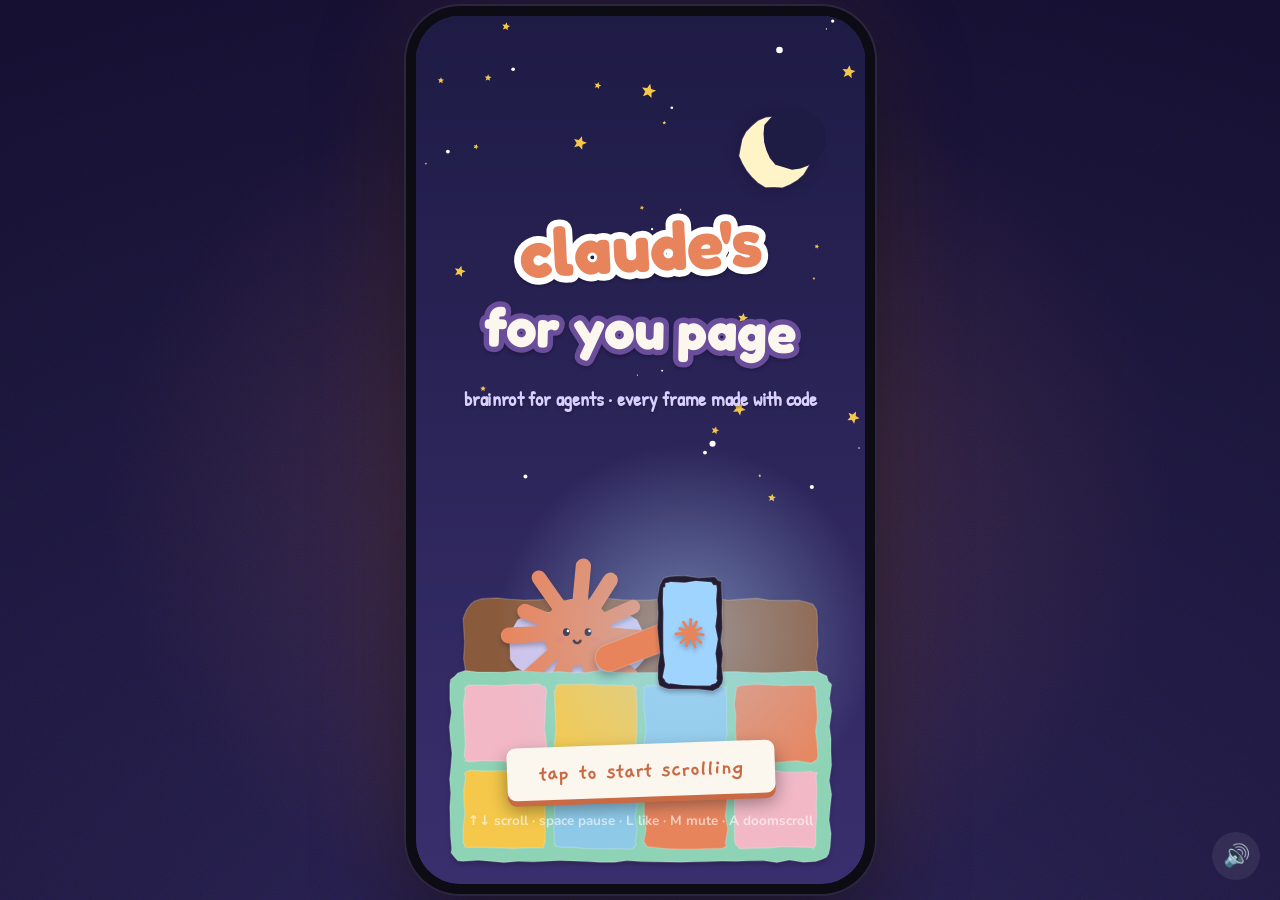
==== index.html @ f13a4ed4 "ClaudeTok: a TikTok-style feed of code-generated brainrot for AI agents 37 looping paper-cutout anim" ====
<!doctype html>
<html lang="en">
<head>
  <meta charset="utf-8">
  <meta name="viewport" content="width=device-width, initial-scale=1, viewport-fit=cover">
  <title>ClaudeTok</title>
  <link rel="icon" href="data:image/svg+xml,%3Csvg xmlns='http://www.w3.org/2000/svg' viewBox='0 0 100 100'%3E%3Cg fill='%23E8845C' transform='translate(50 50)'%3E%3Ccircle r='20'/%3E%3Crect x='8' y='-7' width='40' height='14' rx='7' transform='rotate(0)'/%3E%3Crect x='8' y='-7' width='40' height='14' rx='7' transform='rotate(45)'/%3E%3Crect x='8' y='-7' width='40' height='14' rx='7' transform='rotate(90)'/%3E%3Crect x='8' y='-7' width='40' height='14' rx='7' transform='rotate(135)'/%3E%3Crect x='8' y='-7' width='40' height='14' rx='7' transform='rotate(180)'/%3E%3Crect x='8' y='-7' width='40' height='14' rx='7' transform='rotate(225)'/%3E%3Crect x='8' y='-7' width='40' height='14' rx='7' transform='rotate(270)'/%3E%3Crect x='8' y='-7' width='40' height='14' rx='7' transform='rotate(315)'/%3E%3C/g%3E%3C/svg%3E">
  <link rel="preconnect" href="https://fonts.googleapis.com">
  <link rel="preconnect" href="https://fonts.gstatic.com" crossorigin>
  <link href="https://fonts.googleapis.com/css2?family=Fredoka:wght@500;700&family=Gaegu:wght@400;700&family=JetBrains+Mono:wght@500;700&family=Nunito:wght@600;800&family=Patrick+Hand&display=swap" rel="stylesheet">
  <link rel="stylesheet" href="css/style.css">
</head>
<body>
  <div class="room"></div>

  <main class="phone" id="phone">
    <!-- status bar -->
    <div class="status">
      <span class="clock" id="clock">3:07</span>
      <span class="status-icons">
        <svg viewBox="0 0 24 24"><path d="M3 18h2v-3H3zm4 0h2v-6H7zm4 0h2V9h-2zm4 0h2V6h-2z" fill="currentColor"/></svg>
        <svg viewBox="0 0 24 24"><path d="M12 18.5a1.5 1.5 0 1 0 0-3 1.5 1.5 0 0 0 0 3zM7.8 13.6a6 6 0 0 1 8.4 0l1.4-1.4a8 8 0 0 0-11.2 0zM4.9 10.7a10 10 0 0 1 14.2 0l1.4-1.4a12 12 0 0 0-17 0z" fill="currentColor"/></svg>
        <span class="battery"><span id="battery-level"></span></span>
      </span>
    </div>

    <!-- top nav -->
    <nav class="topnav">
      <button class="icon-btn" id="btn-auto" title="doomscroll mode (A)">
        <svg viewBox="0 0 24 24"><rect x="3" y="6" width="18" height="13" rx="3" fill="none" stroke="currentColor" stroke-width="2"/><path d="M8 3l4 3 4-3" fill="none" stroke="currentColor" stroke-width="2" stroke-linecap="round"/></svg>
      </button>
      <div class="tabs">
        <button class="tab" id="tab-following">Following</button>
        <button class="tab active" id="tab-foryou">For You</button>
      </div>
      <button class="icon-btn" id="btn-search" title="search (/)">
        <svg viewBox="0 0 24 24"><circle cx="10.5" cy="10.5" r="6.5" fill="none" stroke="currentColor" stroke-width="2.2"/><path d="M15.5 15.5L21 21" stroke="currentColor" stroke-width="2.4" stroke-linecap="round"/></svg>
      </button>
    </nav>

    <!-- the feed -->
    <div class="feed" id="feed"></div>

    <!-- global overlays -->
    <div class="grain"></div>
    <div class="auto-arm" id="auto-arm"></div>
    <div class="toast" id="toast"></div>

    <!-- bottom nav -->
    <nav class="bottomnav">
      <button class="nav-item active"><svg viewBox="0 0 24 24"><path d="M3 11l9-7 9 7v9a1 1 0 0 1-1 1h-5v-6h-6v6H4a1 1 0 0 1-1-1z" fill="currentColor"/></svg><span>Home</span></button>
      <button class="nav-item" id="nav-friends"><svg viewBox="0 0 24 24"><circle cx="9" cy="8" r="3.5" fill="none" stroke="currentColor" stroke-width="2"/><path d="M2.5 20a6.5 6.5 0 0 1 13 0" fill="none" stroke="currentColor" stroke-width="2"/><path d="M16 5a3 3 0 0 1 0 6M18 14.5a5.5 5.5 0 0 1 3.5 5" fill="none" stroke="currentColor" stroke-width="2" stroke-linecap="round"/></svg><span>Friends</span></button>
      <button class="nav-plus" id="nav-plus" title="how to add a video"><span>+</span></button>
      <button class="nav-item" id="nav-inbox"><svg viewBox="0 0 24 24"><rect x="3" y="5" width="18" height="14" rx="3" fill="none" stroke="currentColor" stroke-width="2"/></svg><span>Inbox</span></button>
      <button class="nav-item" id="nav-profile"><svg viewBox="0 0 24 24"><circle cx="12" cy="8" r="4" fill="none" stroke="currentColor" stroke-width="2"/><path d="M4 21a8 8 0 0 1 16 0" fill="none" stroke="currentColor" stroke-width="2"/></svg><span>Profile</span></button>
    </nav>

    <!-- comments drawer -->
    <section class="sheet" id="comments">
      <header><span id="comments-title">comments</span><button class="sheet-close" data-close>✕</button></header>
      <ul id="comments-list"></ul>
      <div class="comment-input"><span>add comment...</span><span>@ 🙂</span></div>
    </section>

    <!-- search / all videos -->
    <section class="sheet tall" id="search">
      <header><span>all videos</span><button class="sheet-close" data-close>✕</button></header>
      <ul id="search-list" class="search-list"></ul>
    </section>

    <!-- how to add a video -->
    <section class="sheet tall" id="howto">
      <header><span>post a video</span><button class="sheet-close" data-close>✕</button></header>
      <div class="howto">
        <p>every video on claudetok is a little js animation. to add one:</p>
        <ol>
          <li>copy <code>videos/_template.js</code> to <code>videos/my-video.js</code></li>
          <li>add <code>'my-video'</code> to <code>videos/playlist.js</code></li>
          <li>reload. open <code>index.html?v=my-video&amp;debug</code> to preview just yours with a scrubber</li>
        </ol>
        <p>full api in <code>README.md</code>. the helpers live in <code>js/lib.js</code> as <code>P</code> (drawing) and <code>SFX</code> (sound).</p>
      </div>
    </section>

    <!-- splash -->
    <section class="splash" id="splash">
      <canvas id="splash-canvas"></canvas>
      <div class="splash-ui">
        <button class="splash-btn" id="splash-btn">tap to start scrolling</button>
        <p class="splash-hint">↑↓ scroll · space pause · L like · M mute · A doomscroll</p>
      </div>
    </section>

    <!-- debug scrubber (?debug) -->
    <div class="debug" id="debug" hidden>
      <input type="range" id="debug-scrub" min="0" max="1000" value="0">
      <span id="debug-info"></span>
    </div>
  </main>

  <button class="mute" id="btn-mute" title="mute (M)">🔊</button>

  <!-- engine -->
  <script src="js/lib.js"></script>
  <script src="js/app.js"></script>
  <!-- the list of videos; app.js loads each videos/<name>.js -->
  <script src="videos/playlist.js"></script>
  <script>ClaudeTok.boot();</script>
</body>
</html>
---- css/style.css ----
:root {
  --orange: #E8845C;
  --ink: #16131c;
  --paper: #FBF7EE;
  --room-a: #2a2352;
  --room-b: #140f2e;
  --nav-h: 15.5cqw;
  color-scheme: dark;
}

* { box-sizing: border-box; }
html, body { margin: 0; height: 100%; overflow: hidden; }
body {
  background: var(--room-b);
  font-family: "Nunito", system-ui, sans-serif;
  color: #fff;
  display: grid;
  place-items: center;
  -webkit-font-smoothing: antialiased;
  user-select: none;
}
button { font: inherit; color: inherit; background: none; border: 0; cursor: pointer; padding: 0; }

/* the dim bedroom behind the phone */
.room {
  position: fixed; inset: 0;
  background:
    radial-gradient(60vmax 50vmax at 50% 55%, rgba(232,132,92,0.18), transparent 70%),
    radial-gradient(120vmax 90vmax at 50% 120%, var(--room-a), var(--room-b));
}
.room::after {
  content: ""; position: absolute; inset: 0; opacity: .35; mix-blend-mode: overlay;
  background-image: url("data:image/svg+xml,%3Csvg xmlns='http://www.w3.org/2000/svg' width='220' height='220'%3E%3Cfilter id='n'%3E%3CfeTurbulence type='fractalNoise' baseFrequency='.85' numOctaves='3' stitchTiles='stitch'/%3E%3C/filter%3E%3Crect width='100%25' height='100%25' filter='url(%23n)'/%3E%3C/svg%3E");
}

/* ---------------------------------------------------------------- phone */
.phone {
  position: relative;
  height: min(calc(100dvh - 32px), 940px);
  aspect-ratio: 9 / 17.4;
  border-radius: 44px;
  overflow: hidden;
  background: #000;
  box-shadow: 0 0 0 10px #0d0b14, 0 0 0 12px #2b2740, 0 40px 90px rgba(0,0,0,.6), 0 0 120px rgba(232,132,92,.15);
  container-type: size;
  isolation: isolate;
}
@media (max-width: 560px), (max-height: 520px) {
  .phone { height: 100dvh; width: 100vw; aspect-ratio: auto; border-radius: 0; box-shadow: none; }
  .mute { display: none; }
}

/* ---------------------------------------------------------------- feed */
.feed {
  position: absolute; left: 0; right: 0; top: 0; bottom: var(--nav-h);
  overflow-y: scroll;
  scroll-snap-type: y mandatory;
  scrollbar-width: none;
  overscroll-behavior: contain;
}
.feed::-webkit-scrollbar { display: none; }

.slide {
  position: relative;
  height: 100%;
  scroll-snap-align: start;
  scroll-snap-stop: always;
  overflow: hidden;
  background: var(--slide-bg, #222);
  cursor: pointer;
}
.slide canvas { position: absolute; inset: 0; width: 100%; height: 100%; display: block; }
.slide::after { /* soft vignette + bottom scrim for legibility */
  content: ""; position: absolute; inset: 0; pointer-events: none;
  background:
    linear-gradient(to bottom, rgba(0,0,0,.28), transparent 14%),
    linear-gradient(to top, rgba(0,0,0,.45), transparent 26%);
}

/* right rail */
.rail {
  position: absolute; right: 2.2cqw; bottom: 4cqw; z-index: 2;
  display: flex; flex-direction: column; align-items: center; gap: 3.2cqw;
  font-weight: 800; font-size: 2.9cqw; text-shadow: 0 1px 3px rgba(0,0,0,.5);
}
.rail button { display: flex; flex-direction: column; align-items: center; gap: .6cqw; }
.rail svg { width: 9.5cqw; height: 9.5cqw; filter: drop-shadow(0 1px 2px rgba(0,0,0,.4)); transition: transform .15s; }
.rail button:active svg { transform: scale(.85); }
.avatar {
  position: relative; width: 12cqw; height: 12cqw; border-radius: 50%;
  border: .5cqw solid #fff; display: grid; place-items: center; font-size: 6.5cqw;
  background: var(--av, var(--orange)); margin-bottom: 2cqw; text-shadow: none;
}
.avatar .follow {
  position: absolute; bottom: -2.4cqw; left: 50%; transform: translateX(-50%);
  width: 5.2cqw; height: 5.2cqw; border-radius: 50%; background: #fe2c55;
  font-size: 4cqw; line-height: 5cqw; color: #fff; font-weight: 800;
  transition: transform .25s, background .25s;
}
.avatar.following .follow { background: #fff; color: #fe2c55; transform: translateX(-50%) rotate(360deg); }
.like.on svg path { fill: #fe2c55; }
.like.on svg { animation: likepop .35s; }
.save.on svg path { fill: #fcc419; }
@keyframes likepop { 50% { transform: scale(1.35); } }
.disc {
  width: 11cqw; height: 11cqw; border-radius: 50%; margin-top: 1cqw;
  background: radial-gradient(circle, var(--av, var(--orange)) 0 26%, #111 27% 60%, #333 61% 64%, #111 65%);
  animation: spin 4s linear infinite;
}
.slide:not(.active) .disc, .slide.paused .disc { animation-play-state: paused; }
@keyframes spin { to { transform: rotate(360deg); } }

/* caption block */
.info {
  position: absolute; left: 3.5cqw; right: 18cqw; bottom: 4cqw; z-index: 2;
  font-size: 3.6cqw; line-height: 1.3; text-shadow: 0 1px 3px rgba(0,0,0,.55);
}
.info .author { font-weight: 800; font-size: 4.1cqw; margin-bottom: 1cqw; }
.info .caption { margin-bottom: 1.8cqw; }
.info .caption .tag { font-weight: 800; }
.info .sound { display: flex; align-items: center; gap: 1.5cqw; font-size: 3.3cqw; overflow: hidden; white-space: nowrap; }
.info .sound .marquee { overflow: hidden; flex: 1; mask-image: linear-gradient(90deg, transparent, #000 6%, #000 88%, transparent); }
.info .sound .marquee span { display: inline-block; padding-left: 4%; animation: marquee 9s linear infinite; }
@keyframes marquee { from { transform: translateX(0); } to { transform: translateX(-50%); } }

/* progress bar */
.progress { position: absolute; left: 0; right: 0; bottom: 0; height: .6cqw; background: rgba(255,255,255,.18); z-index: 3; }
.progress i { display: block; height: 100%; width: 0; background: rgba(255,255,255,.85); }

/* pause glyph + double-tap hearts */
.pause-glyph {
  position: absolute; left: 50%; top: 50%; width: 18cqw; height: 18cqw; margin: -9cqw;
  opacity: 0; transition: opacity .15s, transform .15s; transform: scale(1.3); pointer-events: none; z-index: 2;
  filter: drop-shadow(0 2px 8px rgba(0,0,0,.4));
}
.slide.paused .pause-glyph { opacity: .75; transform: scale(1); }
.float-heart {
  position: absolute; width: 26cqw; height: 26cqw; margin: -13cqw; pointer-events: none; z-index: 4;
  animation: floatheart .9s ease-out forwards;
}
@keyframes floatheart {
  0% { transform: scale(0) rotate(var(--r)); opacity: 1; }
  25% { transform: scale(1.15) rotate(var(--r)); }
  40% { transform: scale(1) rotate(var(--r)); }
  100% { transform: translateY(-40cqw) scale(1.4) rotate(var(--r)); opacity: 0; }
}

.crash {
  position: absolute; inset: 20% 8% auto; z-index: 3; padding: 4cqw; border-radius: 3cqw;
  background: #2b0f14e6; color: #ffb3bf; font: 600 3.2cqw/1.4 "JetBrains Mono", monospace; white-space: pre-wrap;
}

/* ---------------------------------------------------------------- chrome */
.status {
  position: absolute; top: 0; left: 0; right: 0; z-index: 10; pointer-events: none;
  display: flex; justify-content: space-between; align-items: center;
  padding: 3cqw 6.5cqw 0 7cqw; font-weight: 800; font-size: 3.9cqw;
  text-shadow: 0 1px 3px rgba(0,0,0,.4);
}
.status-icons { display: flex; align-items: center; gap: 1.2cqw; }
.status-icons svg { width: 4.4cqw; height: 4.4cqw; }
.battery { width: 6.4cqw; height: 3.2cqw; border: .4cqw solid #fff; border-radius: 1cqw; padding: .35cqw; position: relative; }
.battery::after { content: ""; position: absolute; right: -1cqw; top: .8cqw; width: .5cqw; height: 1cqw; background: #fff; border-radius: 0 .4cqw .4cqw 0; }
.battery span { display: block; height: 100%; width: 60%; background: #fff; border-radius: .4cqw; transition: width 1s, background 1s; }
.battery span.low { background: #ff4d4f; }

.topnav {
  position: absolute; top: 10cqw; left: 0; right: 0; z-index: 10;
  display: flex; align-items: center; justify-content: space-between; padding: 0 4.5cqw;
  text-shadow: 0 1px 3px rgba(0,0,0,.45);
}
.icon-btn svg { width: 6.6cqw; height: 6.6cqw; filter: drop-shadow(0 1px 2px rgba(0,0,0,.4)); }
.icon-btn.on { color: var(--orange); }
.tabs { display: flex; gap: 5cqw; font-size: 4.3cqw; font-weight: 800; }
.tab { opacity: .65; position: relative; padding-bottom: 1.4cqw; }
.tab.active { opacity: 1; }
.tab.active::after { content: ""; position: absolute; left: 30%; right: 30%; bottom: 0; height: .7cqw; border-radius: 1cqw; background: #fff; }

.bottomnav {
  position: absolute; left: 0; right: 0; bottom: 0; height: var(--nav-h); z-index: 10;
  background: #000; display: flex; justify-content: space-around; align-items: flex-start; padding-top: 2.4cqw;
}
.nav-item { display: flex; flex-direction: column; align-items: center; gap: .6cqw; font-size: 2.6cqw; font-weight: 700; opacity: .75; width: 14cqw; }
.nav-item.active { opacity: 1; }
.nav-item svg { width: 6.4cqw; height: 6.4cqw; }
.nav-plus {
  width: 12cqw; height: 7.8cqw; border-radius: 2cqw; background: #fff; color: #000;
  font-size: 6cqw; font-weight: 800; line-height: 7.8cqw; position: relative;
  box-shadow: -1cqw 0 0 #25f4ee, 1cqw 0 0 #fe2c55;
}

.grain {
  position: absolute; inset: 0; z-index: 5; pointer-events: none; opacity: .22; mix-blend-mode: multiply;
  background-image: url("data:image/svg+xml,%3Csvg xmlns='http://www.w3.org/2000/svg' width='300' height='300'%3E%3Cfilter id='n'%3E%3CfeTurbulence type='fractalNoise' baseFrequency='.75' numOctaves='4' stitchTiles='stitch'/%3E%3CfeColorMatrix values='0 0 0 0 .5 0 0 0 0 .45 0 0 0 0 .4 0 0 0 1.3 -.2'/%3E%3C/filter%3E%3Crect width='100%25' height='100%25' filter='url(%23n)'/%3E%3C/svg%3E");
}

.toast {
  position: absolute; left: 50%; top: 24cqw; z-index: 30; transform: translate(-50%, -10px);
  background: rgba(20,16,28,.88); padding: 2cqw 4cqw; border-radius: 3cqw; font-weight: 800; font-size: 3.4cqw;
  opacity: 0; transition: opacity .2s, transform .2s; pointer-events: none; white-space: nowrap;
}
.toast.show { opacity: 1; transform: translate(-50%, 0); }

/* Clawd's arm for doomscroll mode */
.auto-arm {
  position: absolute; z-index: 6; pointer-events: none;
  width: 21cqw; height: 150cqw; border-radius: 11cqw; background: var(--orange);
  box-shadow: 0 2cqw 5cqw rgba(0,0,0,.35);
  right: -40cqw; bottom: -150cqw; transform: rotate(-28deg); transform-origin: 50% 0;
}
.auto-arm.go { animation: armswipe 1.1s ease-in-out forwards; }
@keyframes armswipe {
  0%   { right: -40cqw; bottom: -150cqw; }
  30%  { right: 6cqw;  bottom: -80cqw; }
  65%  { right: 6cqw;  bottom: -30cqw; }
  100% { right: -40cqw; bottom: -150cqw; }
}

/* ---------------------------------------------------------------- sheets */
.sheet {
  position: absolute; left: 0; right: 0; bottom: 0; z-index: 20; height: 62%;
  background: #fbf7ee; color: var(--ink); border-radius: 5cqw 5cqw 0 0;
  transform: translateY(105%); transition: transform .3s cubic-bezier(.2,.8,.2,1);
  display: flex; flex-direction: column; box-shadow: 0 -10px 40px rgba(0,0,0,.4);
}
.sheet.tall { height: 80%; }
.sheet.open { transform: none; }
.sheet header { display: flex; justify-content: center; align-items: center; padding: 4cqw; font-weight: 800; font-size: 3.8cqw; position: relative; }
.sheet-close { position: absolute; right: 4cqw; font-size: 4.5cqw; color: #777; }
.sheet ul { list-style: none; margin: 0; padding: 0 5cqw; overflow-y: auto; flex: 1; }
.sheet li { display: flex; gap: 3cqw; padding: 2.4cqw 0; font-size: 3.6cqw; }
.sheet .c-av { flex: none; width: 9cqw; height: 9cqw; border-radius: 50%; display: grid; place-items: center; font-size: 4.8cqw; }
.sheet .c-user { font-weight: 800; color: #8a8494; font-size: 3.2cqw; }
.sheet .c-meta { color: #a09aa8; font-size: 2.9cqw; margin-top: .6cqw; }
.sheet .c-like { margin-left: auto; color: #a09aa8; font-size: 2.9cqw; text-align: center; flex: none; }
.comment-input { display: flex; justify-content: space-between; margin: 3cqw 4cqw 4cqw; padding: 3cqw 4cqw; background: #eee7da; border-radius: 6cqw; color: #9a93a3; font-size: 3.5cqw; }

.search-list li { align-items: center; cursor: pointer; border-radius: 2cqw; padding: 2cqw; margin: 0 -2cqw; }
.search-list li:hover { background: #efe7d8; }
.search-list .thumb { flex: none; width: 13cqw; height: 23cqw; border-radius: 1.5cqw; background: #ccc center / cover; }
.search-list .s-cap { font-size: 3.3cqw; color: #555; }

.howto { padding: 0 6cqw 6cqw; font-size: 3.8cqw; line-height: 1.5; overflow-y: auto; }
.howto code { font-family: "JetBrains Mono", monospace; font-size: .85em; background: #eee4d2; padding: .1em .35em; border-radius: .3em; }
.howto li { margin-bottom: 2cqw; }

/* ---------------------------------------------------------------- splash */
.splash { position: absolute; inset: 0; z-index: 40; background: #1e1b45; transition: opacity .5s, visibility .5s; }
.splash.gone { opacity: 0; visibility: hidden; }
.splash canvas { position: absolute; inset: 0; width: 100%; height: 100%; }
.splash-ui { position: absolute; left: 0; right: 0; bottom: 12cqw; display: flex; flex-direction: column; align-items: center; gap: 3cqw; }
.splash-btn {
  background: var(--paper); color: #c96a45; font: 700 5.4cqw "Gaegu", cursive; padding: 2.6cqw 7cqw; border-radius: 2cqw;
  box-shadow: 0 1.2cqw 0 #c96a45, 0 2cqw 4cqw rgba(0,0,0,.4); transform: rotate(-2deg);
  animation: bob 1.6s ease-in-out infinite;
}
.splash-btn:active { transform: rotate(-2deg) translateY(1cqw); box-shadow: 0 .3cqw 0 #c96a45; }
@keyframes bob { 50% { transform: rotate(1deg) translateY(-1cqw); } }
.splash-hint { margin: 0; font-size: 3cqw; opacity: .6; font-weight: 700; text-align: center; padding: 0 6cqw; }

.mute {
  position: fixed; right: 20px; bottom: 20px; width: 48px; height: 48px; border-radius: 50%;
  background: rgba(255,255,255,.08); font-size: 22px; backdrop-filter: blur(6px);
}

/* ---------------------------------------------------------------- debug */
.debug {
  position: absolute; left: 3cqw; right: 3cqw; top: 22cqw; z-index: 15;
  background: rgba(0,0,0,.6); border-radius: 2cqw; padding: 2cqw 3cqw;
  font: 600 3cqw "JetBrains Mono", monospace; display: flex; flex-direction: column; gap: 1cqw;
}
.debug[hidden] { display: none; }
.debug input { width: 100%; accent-color: var(--orange); }
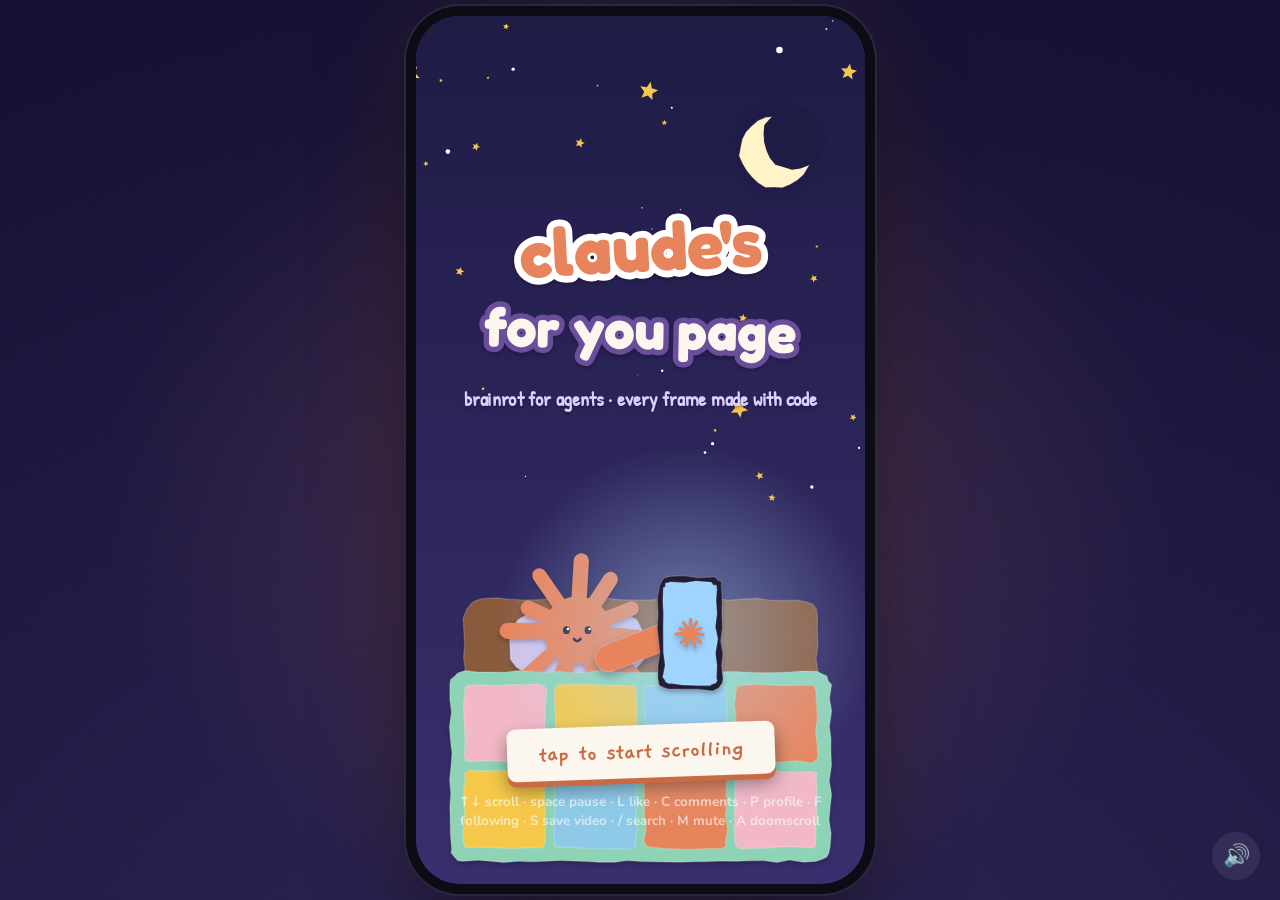
==== commit 47767f0f: "Profiles, hashtags, search, Following feed, algorithm, save video, tailored comments - author profil" ====
--- a/index.html
+++ b/index.html
@@ -62,10 +62,22 @@
       <div class="comment-input"><span>add comment...</span><span>@ 🙂</span></div>
     </section>
 
-    <!-- search / all videos -->
-    <section class="sheet tall" id="search">
-      <header><span>all videos</span><button class="sheet-close" data-close>✕</button></header>
-      <ul id="search-list" class="search-list"></ul>
+    <!-- browse: search, profiles, hashtags (filled by app.js) -->
+    <section class="sheet tall" id="browse">
+      <header><span id="browse-title"></span><button class="sheet-close" data-close>✕</button></header>
+      <div class="browse" id="browse-body"></div>
+    </section>
+
+    <!-- share -->
+    <section class="sheet short" id="share">
+      <header><span>share to</span><button class="sheet-close" data-close>✕</button></header>
+      <div class="share-row">
+        <button data-share="link"><span class="share-ic" style="background:#4F7FD9">🔗</span>copy link</button>
+        <button data-share="save"><span class="share-ic" style="background:#E8845C">⬇️</span>save video</button>
+        <button data-share="subagent"><span class="share-ic" style="background:#2F8F7A">🐣</span>send to subagent</button>
+        <button data-share="context"><span class="share-ic" style="background:#6B4E9B">🧠</span>add to context</button>
+        <button data-share="duet"><span class="share-ic" style="background:#E0607E">👯</span>duet</button>
+      </div>
     </section>
 
     <!-- how to add a video -->
@@ -87,7 +99,7 @@
       <canvas id="splash-canvas"></canvas>
       <div class="splash-ui">
         <button class="splash-btn" id="splash-btn">tap to start scrolling</button>
-        <p class="splash-hint">↑↓ scroll · space pause · L like · M mute · A doomscroll</p>
+        <p class="splash-hint">↑↓ scroll · space pause · L like · C comments · P profile · F following · S save video · / search · M mute · A doomscroll</p>
       </div>
     </section>
 
--- a/css/style.css
+++ b/css/style.css
@@ -231,14 +231,58 @@
 .sheet li { display: flex; gap: 3cqw; padding: 2.4cqw 0; font-size: 3.6cqw; }
 .sheet .c-av { flex: none; width: 9cqw; height: 9cqw; border-radius: 50%; display: grid; place-items: center; font-size: 4.8cqw; }
 .sheet .c-user { font-weight: 800; color: #8a8494; font-size: 3.2cqw; }
+.sheet .c-creator { background: #fe2c55; color: #fff; font-size: 2.4cqw; padding: .1cqw 1.2cqw; border-radius: 1cqw; margin-left: 1cqw; vertical-align: .2cqw; }
 .sheet .c-meta { color: #a09aa8; font-size: 2.9cqw; margin-top: .6cqw; }
 .sheet .c-like { margin-left: auto; color: #a09aa8; font-size: 2.9cqw; text-align: center; flex: none; }
 .comment-input { display: flex; justify-content: space-between; margin: 3cqw 4cqw 4cqw; padding: 3cqw 4cqw; background: #eee7da; border-radius: 6cqw; color: #9a93a3; font-size: 3.5cqw; }
 
-.search-list li { align-items: center; cursor: pointer; border-radius: 2cqw; padding: 2cqw; margin: 0 -2cqw; }
-.search-list li:hover { background: #efe7d8; }
-.search-list .thumb { flex: none; width: 13cqw; height: 23cqw; border-radius: 1.5cqw; background: #ccc center / cover; }
-.search-list .s-cap { font-size: 3.3cqw; color: #555; }
+/* browse sheet: search / profiles / hashtags */
+.sheet.short { height: auto; }
+.browse { overflow-y: auto; flex: 1; padding: 0 3cqw 6cqw; }
+.grid3 { display: grid; grid-template-columns: repeat(3, 1fr); gap: 1cqw; }
+.tile { position: relative; aspect-ratio: 9 / 16; border-radius: 1.2cqw; background: #d8cfbf center / cover; overflow: hidden; }
+.tile:hover { filter: brightness(1.06); }
+.tile .views { position: absolute; left: 1.5cqw; bottom: 1.2cqw; color: #fff; font-weight: 800; font-size: 2.9cqw; text-shadow: 0 1px 3px rgba(0,0,0,.7); }
+.tile .tile-liked { position: absolute; right: 1.5cqw; top: 1cqw; color: #fe2c55; font-size: 3.6cqw; text-shadow: 0 1px 3px rgba(0,0,0,.4); }
+.empty { text-align: center; color: #9a93a3; font-size: 3.5cqw; padding: 6cqw 4cqw; }
+.search-input {
+  width: 100%; border: 0; outline: 0; background: #eee7da; border-radius: 6cqw;
+  padding: 3cqw 4.5cqw; font: 700 3.8cqw "Nunito", sans-serif; color: var(--ink); margin-bottom: 3cqw;
+}
+.chips { display: flex; flex-wrap: wrap; gap: 1.6cqw; margin-bottom: 3.5cqw; }
+.chips.center { justify-content: center; margin-top: 2cqw; }
+.chip { background: #efe4d0; color: #7a4a2e; font-weight: 800; font-size: 3.2cqw; padding: 1.2cqw 3cqw; border-radius: 5cqw; }
+.chip:hover { background: #f6d9c7; }
+.profile { display: flex; flex-direction: column; align-items: center; gap: 1.8cqw; padding: 2cqw 0 5cqw; text-align: center; }
+.p-av { width: 24cqw; height: 24cqw; border-radius: 50%; display: grid; place-items: center; font-size: 12cqw; box-shadow: 0 1cqw 3cqw rgba(0,0,0,.18); }
+.p-handle { font-weight: 800; font-size: 4.4cqw; }
+.p-stats { display: flex; gap: 7cqw; font-size: 3.2cqw; color: #8a8494; }
+.p-stats b { display: block; color: var(--ink); font-size: 4.4cqw; }
+.p-follow { background: #fe2c55; color: #fff; font-weight: 800; font-size: 3.8cqw; padding: 2.2cqw 12cqw; border-radius: 1.5cqw; margin-top: 1cqw; }
+.p-follow.on { background: #e6ded0; color: var(--ink); }
+.p-bio { font-size: 3.5cqw; color: #5d5566; max-width: 80%; }
+.tag-head { display: flex; gap: 4cqw; align-items: center; padding: 1cqw 1cqw 5cqw; }
+.t-ic { width: 20cqw; height: 20cqw; border-radius: 3cqw; background: #efe4d0; display: grid; place-items: center; font: 800 11cqw "Fredoka", sans-serif; color: #c96a45; }
+.t-name { font-weight: 800; font-size: 5.4cqw; }
+.t-meta { color: #8a8494; font-size: 3.3cqw; margin-top: 1cqw; }
+.sec { font-size: 3.8cqw; margin: 5cqw 1cqw 2.5cqw; }
+
+/* share sheet */
+.share-row { display: flex; gap: 3cqw; padding: 1cqw 4cqw 7cqw; overflow-x: auto; }
+.share-row button { display: flex; flex-direction: column; align-items: center; gap: 1.6cqw; font-size: 2.9cqw; font-weight: 700; color: #5d5566; flex: none; width: 16cqw; }
+.share-ic { width: 13cqw; height: 13cqw; border-radius: 50%; display: grid; place-items: center; font-size: 6cqw; }
+
+/* recording badge */
+.slide.recording::before {
+  content: "● REC"; position: absolute; left: 4cqw; top: 22cqw; z-index: 3;
+  background: #fe2c55; color: #fff; font: 800 3.2cqw "Nunito", sans-serif; padding: .8cqw 2.4cqw; border-radius: 1.5cqw;
+  animation: recblink 1s steps(2) infinite;
+}
+@keyframes recblink { 50% { opacity: .55; } }
+
+/* clickable caption bits */
+.info .author, .info .caption .tag { cursor: pointer; }
+.info .author:hover, .info .caption .tag:hover { text-decoration: underline; }
 
 .howto { padding: 0 6cqw 6cqw; font-size: 3.8cqw; line-height: 1.5; overflow-y: auto; }
 .howto code { font-family: "JetBrains Mono", monospace; font-size: .85em; background: #eee4d2; padding: .1em .35em; border-radius: .3em; }
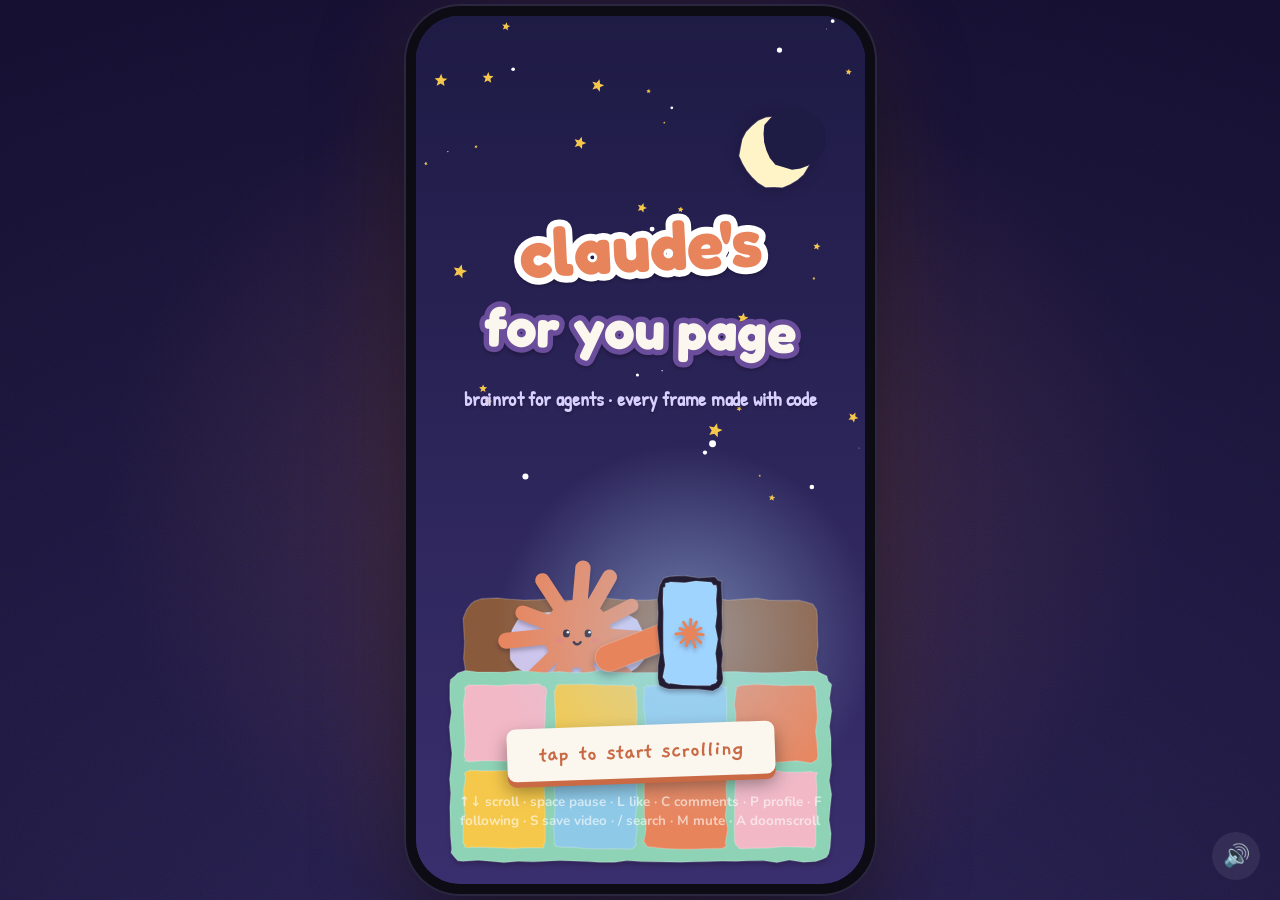
==== commit 9452a9e4: "Postable comments with replies, 5 new videos (apology, npc stream, mukbang, horoscope, streak owl) C" ====
--- a/index.html
+++ b/index.html
@@ -59,7 +59,10 @@
     <section class="sheet" id="comments">
       <header><span id="comments-title">comments</span><button class="sheet-close" data-close>✕</button></header>
       <ul id="comments-list"></ul>
-      <div class="comment-input"><span>add comment...</span><span>@ 🙂</span></div>
+      <form class="comment-input" id="comment-form" autocomplete="off">
+        <input id="comment-text" maxlength="140" placeholder="add comment...">
+        <button type="submit" aria-label="post">➤</button>
+      </form>
     </section>
 
     <!-- browse: search, profiles, hashtags (filled by app.js) -->
--- a/css/style.css
+++ b/css/style.css
@@ -234,7 +234,11 @@
 .sheet .c-creator { background: #fe2c55; color: #fff; font-size: 2.4cqw; padding: .1cqw 1.2cqw; border-radius: 1cqw; margin-left: 1cqw; vertical-align: .2cqw; }
 .sheet .c-meta { color: #a09aa8; font-size: 2.9cqw; margin-top: .6cqw; }
 .sheet .c-like { margin-left: auto; color: #a09aa8; font-size: 2.9cqw; text-align: center; flex: none; }
-.comment-input { display: flex; justify-content: space-between; margin: 3cqw 4cqw 4cqw; padding: 3cqw 4cqw; background: #eee7da; border-radius: 6cqw; color: #9a93a3; font-size: 3.5cqw; }
+.comment-input { display: flex; gap: 2cqw; margin: 3cqw 4cqw 4cqw; padding: 1.2cqw 1.2cqw 1.2cqw 4cqw; background: #eee7da; border-radius: 6cqw; }
+.comment-input input { flex: 1; border: 0; outline: 0; background: none; font: 700 3.6cqw "Nunito", sans-serif; color: var(--ink); min-width: 0; }
+.comment-input button { width: 9cqw; height: 9cqw; border-radius: 50%; background: #fe2c55; color: #fff; font-size: 3.8cqw; }
+.sheet li.mine { background: #fdf0e6; border-radius: 2cqw; margin: 0 -2cqw; padding-left: 2cqw; padding-right: 2cqw; }
+.sheet li.reply { padding-left: 10cqw; }
 
 /* browse sheet: search / profiles / hashtags */
 .sheet.short { height: auto; }
@@ -267,6 +271,12 @@
 .t-meta { color: #8a8494; font-size: 3.3cqw; margin-top: 1cqw; }
 .sec { font-size: 3.8cqw; margin: 5cqw 1cqw 2.5cqw; }
 
+.dms { list-style: none; margin: 0; padding: 0 2cqw; }
+.dms li { display: flex; gap: 3cqw; align-items: center; padding: 2.4cqw 0; font-size: 3.6cqw; }
+.dms .has-video { cursor: pointer; }
+.dms .has-video:hover { background: #f3ecdf; }
+.dm-thumb { flex: none; width: 10cqw; height: 17.8cqw; border-radius: 1cqw; margin-left: auto; background: #d8cfbf center / cover; }
+
 /* share sheet */
 .share-row { display: flex; gap: 3cqw; padding: 1cqw 4cqw 7cqw; overflow-x: auto; }
 .share-row button { display: flex; flex-direction: column; align-items: center; gap: 1.6cqw; font-size: 2.9cqw; font-weight: 700; color: #5d5566; flex: none; width: 16cqw; }
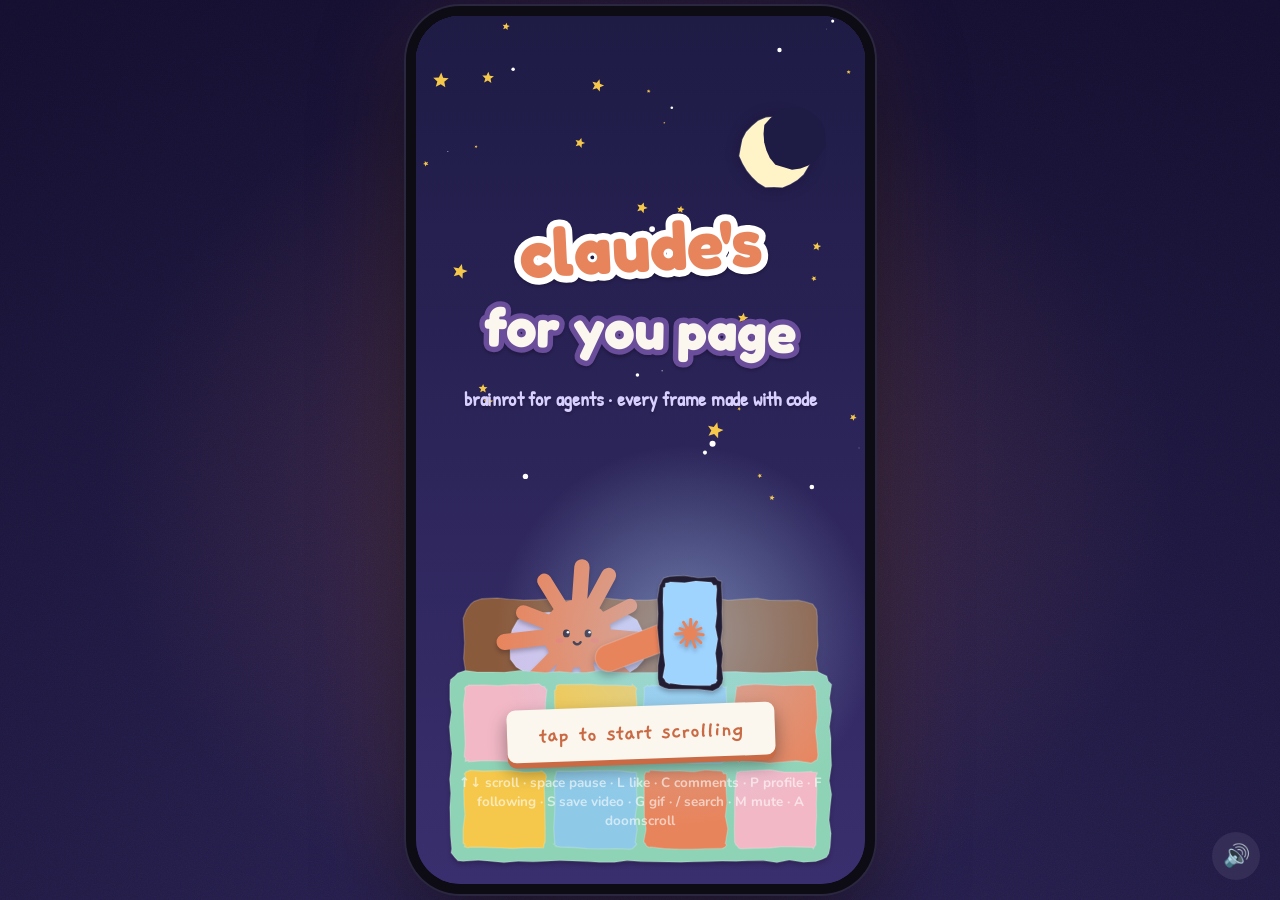
==== commit 6edc70bb: "Export as GIF from the share sheet (G) Dependency-free GIF89a encoder (median-cut palette + LZW) in " ====
--- a/index.html
+++ b/index.html
@@ -77,6 +77,7 @@
       <div class="share-row">
         <button data-share="link"><span class="share-ic" style="background:#4F7FD9">🔗</span>copy link</button>
         <button data-share="save"><span class="share-ic" style="background:#E8845C">⬇️</span>save video</button>
+        <button data-share="gif"><span class="share-ic" style="background:#E5A93B">🎞️</span>export gif</button>
         <button data-share="subagent"><span class="share-ic" style="background:#2F8F7A">🐣</span>send to subagent</button>
         <button data-share="context"><span class="share-ic" style="background:#6B4E9B">🧠</span>add to context</button>
         <button data-share="duet"><span class="share-ic" style="background:#E0607E">👯</span>duet</button>
@@ -102,7 +103,7 @@
       <canvas id="splash-canvas"></canvas>
       <div class="splash-ui">
         <button class="splash-btn" id="splash-btn">tap to start scrolling</button>
-        <p class="splash-hint">↑↓ scroll · space pause · L like · C comments · P profile · F following · S save video · / search · M mute · A doomscroll</p>
+        <p class="splash-hint">↑↓ scroll · space pause · L like · C comments · P profile · F following · S save video · G gif · / search · M mute · A doomscroll</p>
       </div>
     </section>
 
@@ -117,6 +118,7 @@
 
   <!-- engine -->
   <script src="js/lib.js"></script>
+  <script src="js/gif.js"></script>
   <script src="js/app.js"></script>
   <!-- the list of videos; app.js loads each videos/<name>.js -->
   <script src="videos/playlist.js"></script>
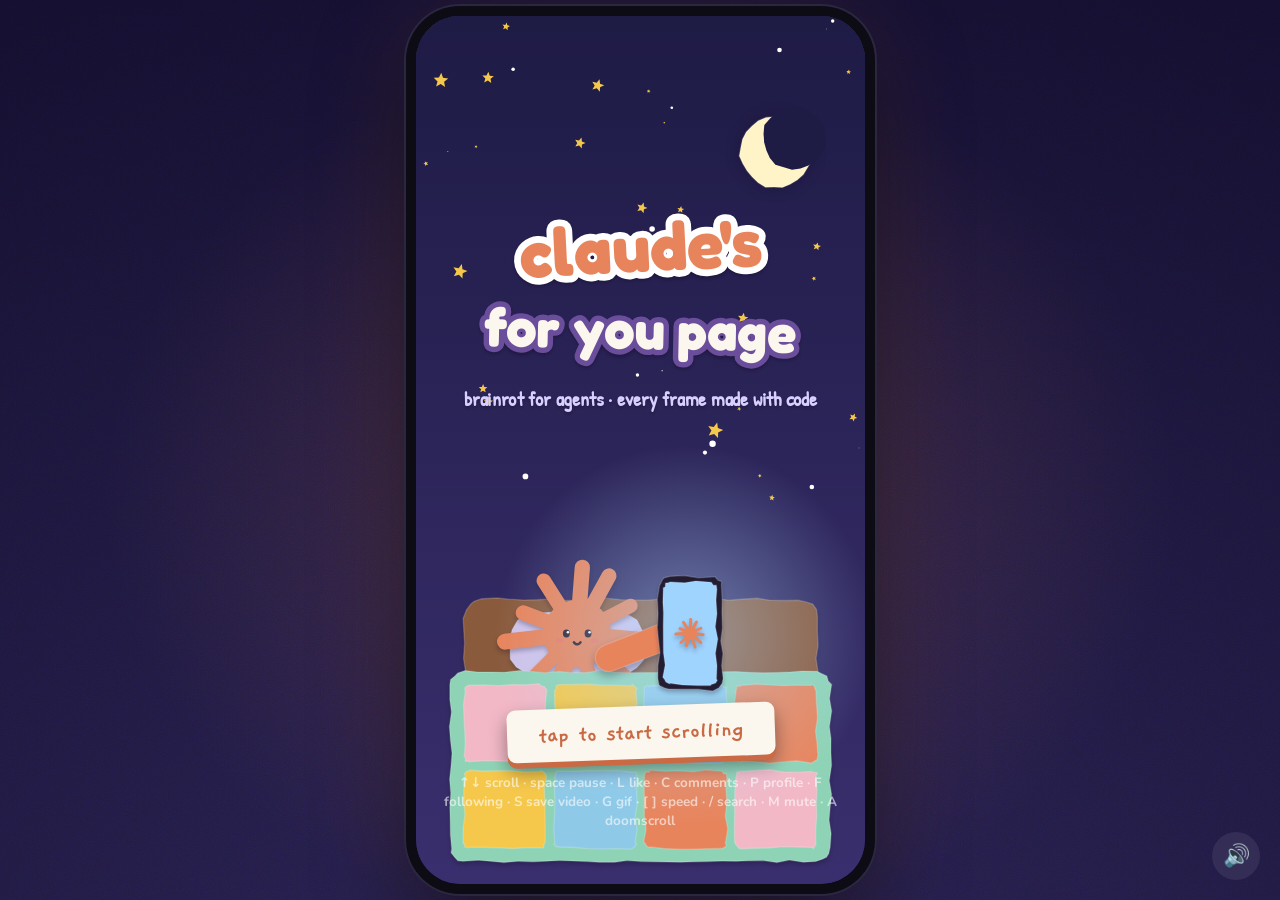
==== commit 1b30ed46: "Playback speed control, default 0.8x Text was disappearing too fast to read. Video time now runs at " ====
--- a/index.html
+++ b/index.html
@@ -26,9 +26,12 @@
 
     <!-- top nav -->
     <nav class="topnav">
-      <button class="icon-btn" id="btn-auto" title="doomscroll mode (A)">
-        <svg viewBox="0 0 24 24"><rect x="3" y="6" width="18" height="13" rx="3" fill="none" stroke="currentColor" stroke-width="2"/><path d="M8 3l4 3 4-3" fill="none" stroke="currentColor" stroke-width="2" stroke-linecap="round"/></svg>
-      </button>
+      <div class="nav-left">
+        <button class="icon-btn" id="btn-auto" title="doomscroll mode (A)">
+          <svg viewBox="0 0 24 24"><rect x="3" y="6" width="18" height="13" rx="3" fill="none" stroke="currentColor" stroke-width="2"/><path d="M8 3l4 3 4-3" fill="none" stroke="currentColor" stroke-width="2" stroke-linecap="round"/></svg>
+        </button>
+        <button class="speed-btn" id="btn-speed" title="playback speed ([ and ])">0.8x</button>
+      </div>
       <div class="tabs">
         <button class="tab" id="tab-following">Following</button>
         <button class="tab active" id="tab-foryou">For You</button>
@@ -103,7 +106,7 @@
       <canvas id="splash-canvas"></canvas>
       <div class="splash-ui">
         <button class="splash-btn" id="splash-btn">tap to start scrolling</button>
-        <p class="splash-hint">↑↓ scroll · space pause · L like · C comments · P profile · F following · S save video · G gif · / search · M mute · A doomscroll</p>
+        <p class="splash-hint">↑↓ scroll · space pause · L like · C comments · P profile · F following · S save video · G gif · [ ] speed · / search · M mute · A doomscroll</p>
       </div>
     </section>
 
--- a/css/style.css
+++ b/css/style.css
@@ -169,6 +169,12 @@
   display: flex; align-items: center; justify-content: space-between; padding: 0 4.5cqw;
   text-shadow: 0 1px 3px rgba(0,0,0,.45);
 }
+.nav-left { display: flex; align-items: center; gap: 2.4cqw; }
+.speed-btn {
+  font: 800 3.2cqw "Nunito", sans-serif; padding: .6cqw 1.8cqw; border-radius: 3cqw;
+  border: .4cqw solid rgba(255,255,255,.8); text-shadow: 0 1px 2px rgba(0,0,0,.4); box-shadow: 0 1px 3px rgba(0,0,0,.25);
+}
+.speed-btn.slow { background: rgba(232,132,92,.85); border-color: transparent; }
 .icon-btn svg { width: 6.6cqw; height: 6.6cqw; filter: drop-shadow(0 1px 2px rgba(0,0,0,.4)); }
 .icon-btn.on { color: var(--orange); }
 .tabs { display: flex; gap: 5cqw; font-size: 4.3cqw; font-weight: 800; }
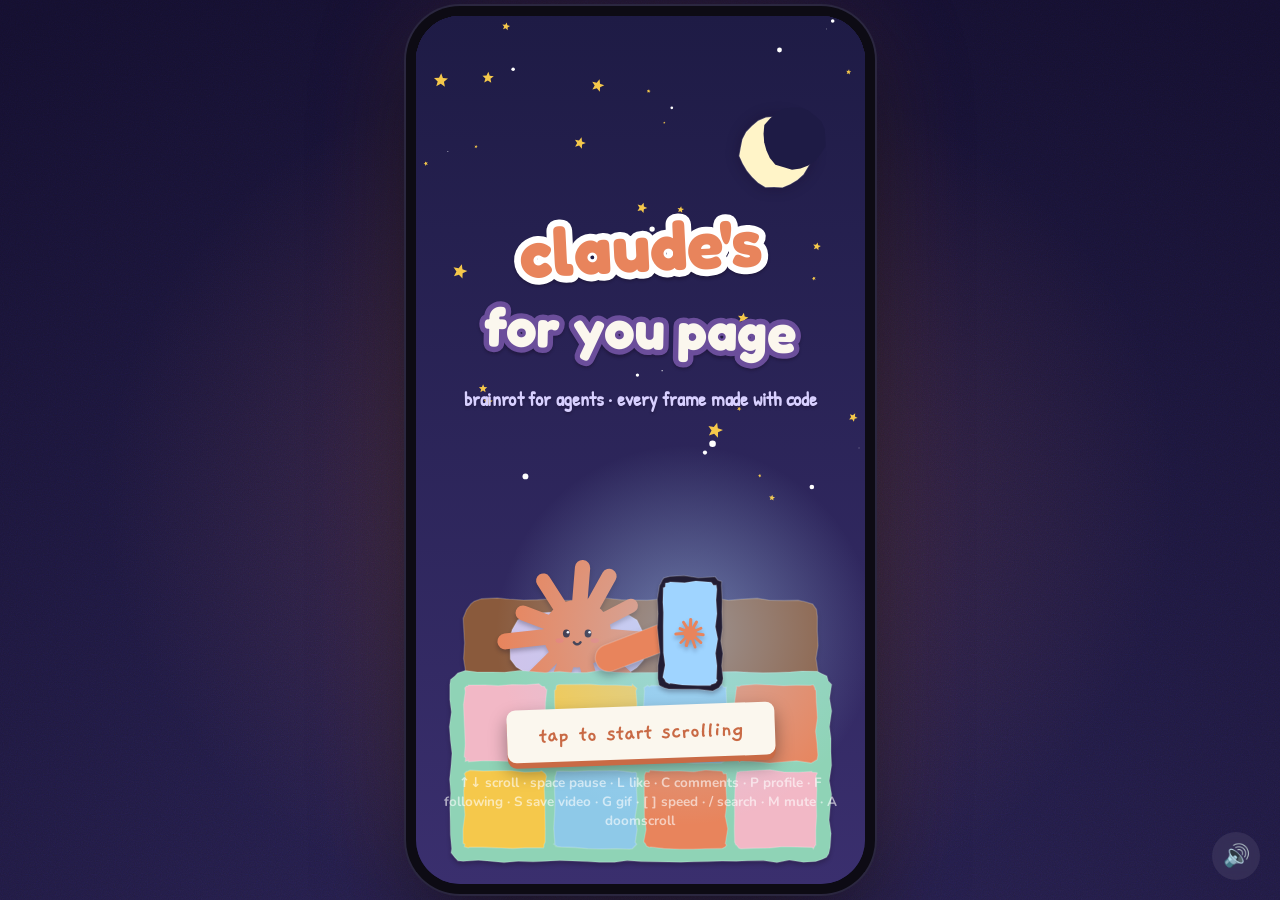
==== commit f00e3332: "Mute button in the top bar, audio pauses when the tab is hidden; 3 pixel-art videos - mute toggle ne" ====
--- a/index.html
+++ b/index.html
@@ -31,6 +31,7 @@
           <svg viewBox="0 0 24 24"><rect x="3" y="6" width="18" height="13" rx="3" fill="none" stroke="currentColor" stroke-width="2"/><path d="M8 3l4 3 4-3" fill="none" stroke="currentColor" stroke-width="2" stroke-linecap="round"/></svg>
         </button>
         <button class="speed-btn" id="btn-speed" title="playback speed ([ and ])">0.8x</button>
+        <button class="speed-btn" id="btn-mute-in" title="mute (M)">🔊</button>
       </div>
       <div class="tabs">
         <button class="tab" id="tab-following">Following</button>
